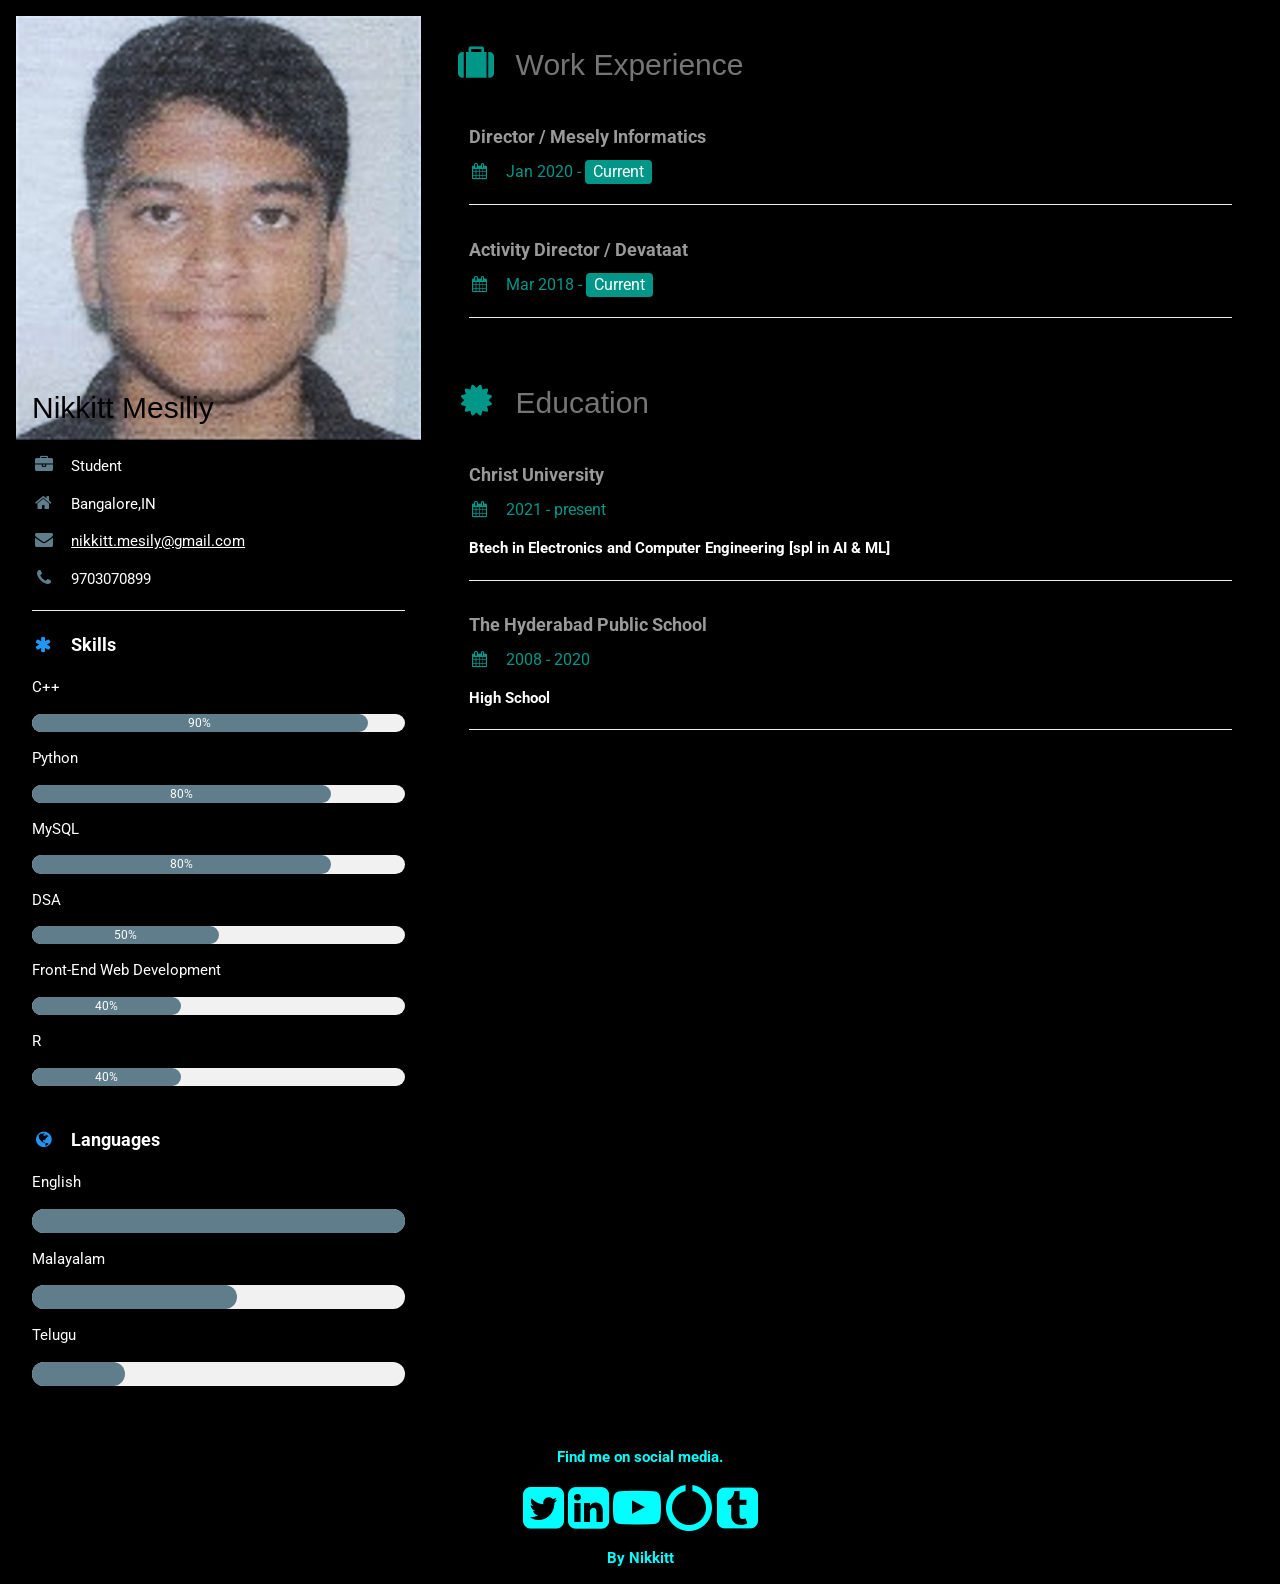
==== website.html @ a71a720b "Add files via upload" ====
<!DOCTYPE html>
<html>
<head>
<title>W3.CSS Template</title>
<meta charset="UTF-8">
<meta name="viewport" content="width=device-width, initial-scale=1">
<link rel="stylesheet" href="https://www.w3schools.com/w3css/4/w3.css">
<link rel='stylesheet' href='https://fonts.googleapis.com/css?family=Roboto'>
<link rel="stylesheet" href="https://cdnjs.cloudflare.com/ajax/libs/font-awesome/4.7.0/css/font-awesome.min.css">
<style>
html,body,h1,h3,h4,h5,h6 {font-family: "Roboto", sans-serif}
h2{
    font-family: 'Franklin Gothic Medium', 'Arial Narrow', Arial, sans-serif;
    class="w3-text-black w3-animate-fading"
}
</style>
</head>
<body class="w3-black">

<!-- Page Container -->
<div class="w3-content w3-margin-top" style="max-width:1400px;" >

  <!-- The Grid -->
  <div class="w3-row-padding">
  
    <!-- Left Column -->
    <div class="w3-third">
    
      <div class="w3-white w3-text-grey w3-card-4">
        <div class="w3-display-container">
          <img src="Passport size photo.2.jpg" style="width:100%" alt="Avatar">
          <div class="w3-display-bottomleft w3-container w3-text-black">
            <h2>Nikkitt Mesiliy</h2>
          </div>
        </div>
        <div class="w3-container w3-black">
          <p><i class="fa fa-briefcase fa-fw w3-margin-right w3-large w3-text-blue-grey "></i>Student</p>
          <p><i class="fa fa-home fa-fw w3-margin-right w3-large w3-text-blue-grey "></i>Bangalore,IN</p>
          <p><a href="https://mail.google.com/mail/?view=cm&fs=1&to=nikkitt.mesily@gmail.com" target="_blank"><i class="fa fa-envelope fa-fw w3-margin-right w3-large w3-text-blue-grey"></i>nikkitt.mesily@gmail.com</a></p>
          <p><i class="fa fa-phone fa-fw w3-margin-right w3-large w3-text-blue-grey "></i>9703070899</p>
          <hr>

          <p class="w3-large"><b><i class="fa fa-asterisk fa-fw w3-margin-right w3-text-blue"></i>Skills</b></p>
          <p>C++</p>
          <div class="w3-light-grey w3-round-xlarge w3-small">
            <div class="w3-container w3-center w3-round-xlarge w3-blue-grey" style="width:90%">90%</div>
          </div>
          <p>Python</p>
          <div class="w3-light-grey w3-round-xlarge w3-small">
            <div class="w3-container w3-center w3-round-xlarge w3-blue-grey" style="width:80%">
              <div class="w3-center w3-text-white">80%</div>
            </div>
          </div>
          <p>MySQL</p>
          <div class="w3-light-grey w3-round-xlarge w3-small">
            <div class="w3-container w3-center w3-round-xlarge w3-blue-grey" style="width:80%">80%</div>
          </div>
          <p>DSA</p>
          <div class="w3-light-grey w3-round-xlarge w3-small">
            <div class="w3-container w3-center w3-round-xlarge w3-blue-grey" style="width:50%">50%</div>
          </div>
          <p>Front-End Web Development</p>
          <div class="w3-light-grey w3-round-xlarge w3-small">
            <div class="w3-container w3-center w3-round-xlarge w3-blue-grey" style="width:40%">40%</div>
          </div>
          <p>R</p>
          <div class="w3-light-grey w3-round-xlarge w3-small">
            <div class="w3-container w3-center w3-round-xlarge w3-blue-grey" style="width:40%">40%</div>
          </div>
          <br>

          <p class="w3-large w3-text-theme"><b><i class="fa fa-globe fa-fw w3-margin-right w3-text-blue"></i>Languages</b></p>
          <p>English</p>
          <div class="w3-light-grey w3-round-xlarge">
            <div class="w3-round-xlarge w3-blue-grey" style="height:24px;width:100%"></div>
          </div>
          <p>Malayalam</p>
          <div class="w3-light-grey w3-round-xlarge">
            <div class="w3-round-xlarge w3-blue-grey" style="height:24px;width:55%"></div>
          </div>
          <p>Telugu</p>
          <div class="w3-light-grey w3-round-xlarge">
            <div class="w3-round-xlarge w3-blue-grey" style="height:24px;width:25%"></div>
          </div>
          <br>
        </div>
      </div><br>

    <!-- End Left Column -->
    </div>

    <!-- Right Column -->
    <div class="w3-twothird">
    
      <div class="w3-container w3-card w3-black w3-margin-bottom">
        <h2 class="w3-text-grey w3-padding-16"><i class="fa fa-suitcase fa-fw w3-margin-right w3-xxlarge w3-text-teal"></i>Work Experience</h2>
        <div class="w3-container">
          <h5 class="w3-opacity"><b>Director / Mesely Informatics</b></h5>
          <h6 class="w3-text-teal"><i class="fa fa-calendar fa-fw w3-margin-right"></i>Jan 2020 - <span class="w3-tag w3-teal w3-round">Current</span></h6>
          <p></p>
          <hr>
        </div>
        <div class="w3-container">
          <h5 class="w3-opacity"><b>Activity Director / Devataat</h5>
          <h6 class="w3-text-teal"><i class="fa fa-calendar fa-fw w3-margin-right"></i>Mar 2018 - <span class="w3-tag w3-teal w3-round">Current</span></h6>
          <p></p>
          <hr>
        </div>
        
      </div>

      <div class="w3-container w3-card w3-black">
        <h2 class="w3-text-grey w3-padding-16"><i class="fa fa-certificate fa-fw w3-margin-right w3-xxlarge w3-text-teal"></i>Education</h2>
        <div class="w3-container">
          <h5 class="w3-opacity"><b>Christ University</b></h5>
          <h6 class="w3-text-teal"><i class="fa fa-calendar fa-fw w3-margin-right"></i>2021 - present</h6>
          <p>Btech in Electronics and Computer Engineering [spl in AI & ML]</p>
          <hr>
        </div>
        <div class="w3-container">
          <h5 class="w3-opacity"><b>The Hyderabad Public School</b></h5>
          <h6 class="w3-text-teal"><i class="fa fa-calendar fa-fw w3-margin-right"></i>2008 - 2020</h6>
          <p>High School</p>
          <hr>
        </div>
      </div>

    <!-- End Right Column -->
    </div>
    
  <!-- End Grid -->
  </div>
  
  <!-- End Page Container -->
</div>

<footer class="w3-container w3-black w3-center w3-text-aqua">
  <p>Find me on social media.</p>
  <a href="https://twitter.com/nikkittmesily"  target=”_blank”><i class="fa fa-twitter-square w3-hover-opacity w3-hover-black w3-xxxlarge"></i></a>
  <a href="https://www.linkedin.com/in/nikkitt-mesily-664659198/"  target=”_blank”><i class="fa fa-linkedin-square w3-hover-opacity w3-hover-black w3-xxxlarge"></i></a>
  <a href="https://www.youtube.com/channel/UCWnyFD9BaAYa30rz-XVn10Q"  target=”_blank”><i class="fa fa-youtube-play w3-hover-opacity w3-hover-black w3-xxxlarge"></i></a>
  <a href="https://vsco.co/nikkitt-/gallery"  target=”_blank”><i class="fa fa-circle-o-notch w3-hover-opacity w3-hover-black w3-xxxlarge"></i></a>
  <a href="https://www.tumblr.com/generousgalaxychaos"  target=”_blank”><i class="fa fa-tumblr-square w3-hover-opacity w3-hover-black w3-xxxlarge"></i></a>
  <p>By Nikkitt</p>
</footer>

</body>
</html>
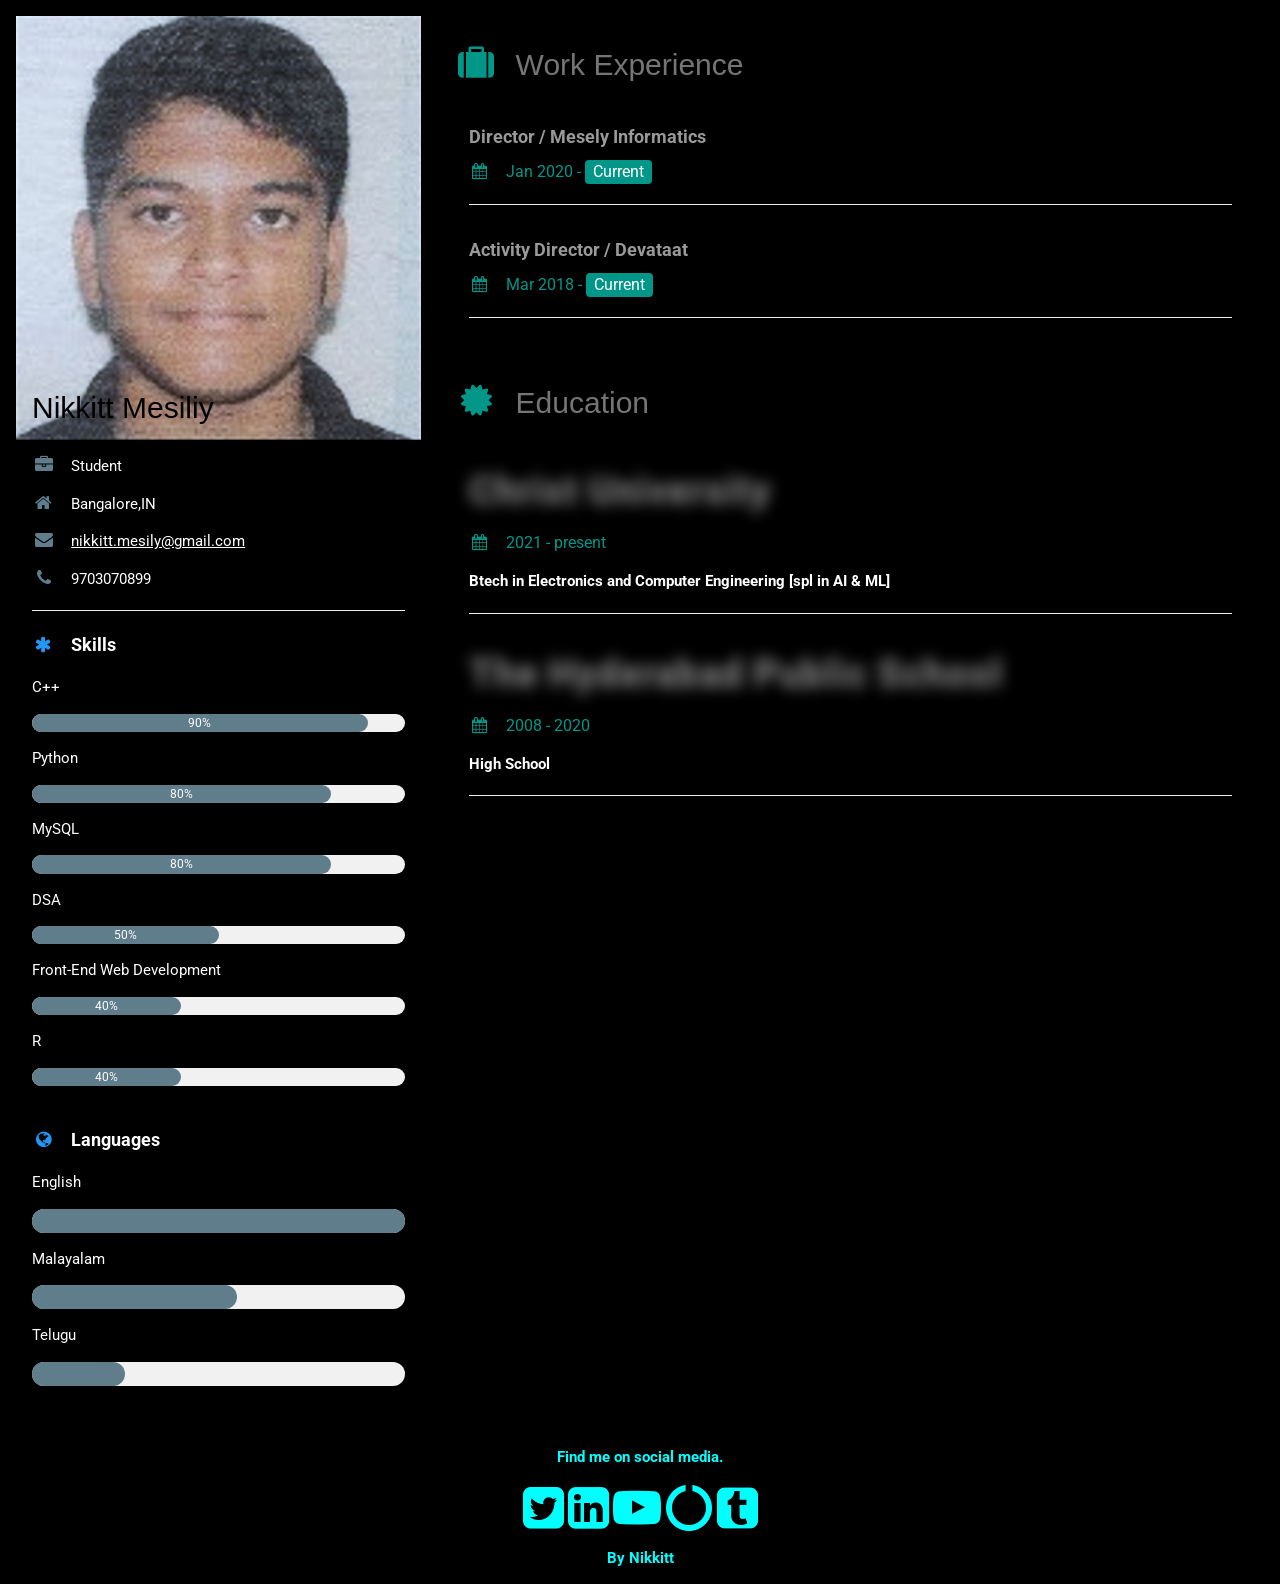
==== commit d58128f0: "Add files via upload" ====
--- a/website.html
+++ b/website.html
@@ -7,6 +7,7 @@
 <link rel="stylesheet" href="https://www.w3schools.com/w3css/4/w3.css">
 <link rel='stylesheet' href='https://fonts.googleapis.com/css?family=Roboto'>
 <link rel="stylesheet" href="https://cdnjs.cloudflare.com/ajax/libs/font-awesome/4.7.0/css/font-awesome.min.css">
+<link rel="stylesheet" href="website.css">
 <style>
 html,body,h1,h3,h4,h5,h6 {font-family: "Roboto", sans-serif}
 h2{
@@ -15,7 +16,7 @@
 }
 </style>
 </head>
-<body class="w3-black">
+<body class="w3-black prevent-select">
 
 <!-- Page Container -->
 <div class="w3-content w3-margin-top" style="max-width:1400px;" >
@@ -109,16 +110,16 @@
         
       </div>
 
-      <div class="w3-container w3-card w3-black">
+      <div class="w3-container w3-card w3-black " >
         <h2 class="w3-text-grey w3-padding-16"><i class="fa fa-certificate fa-fw w3-margin-right w3-xxlarge w3-text-teal"></i>Education</h2>
         <div class="w3-container">
-          <h5 class="w3-opacity"><b>Christ University</b></h5>
+          <h5 class="w3-opacity blur "><b>Christ University</b></h5>
           <h6 class="w3-text-teal"><i class="fa fa-calendar fa-fw w3-margin-right"></i>2021 - present</h6>
           <p>Btech in Electronics and Computer Engineering [spl in AI & ML]</p>
           <hr>
         </div>
         <div class="w3-container">
-          <h5 class="w3-opacity"><b>The Hyderabad Public School</b></h5>
+          <h5 class="w3-opacity blur"><b>The Hyderabad Public School</b></h5>
           <h6 class="w3-text-teal"><i class="fa fa-calendar fa-fw w3-margin-right"></i>2008 - 2020</h6>
           <p>High School</p>
           <hr>
--- a/website.css
+++ b/website.css
@@ -0,0 +1,12 @@
+.blur{
+    font-size: 40px;
+    color: transparent;
+    text-shadow: 0 0 15px #fffdfd;
+
+  }
+
+  .prevent-select {
+    -webkit-user-select: none; /* Safari */
+    -ms-user-select: none; /* IE 10 and IE 11 */
+    user-select: none; /* Standard syntax */
+  }
